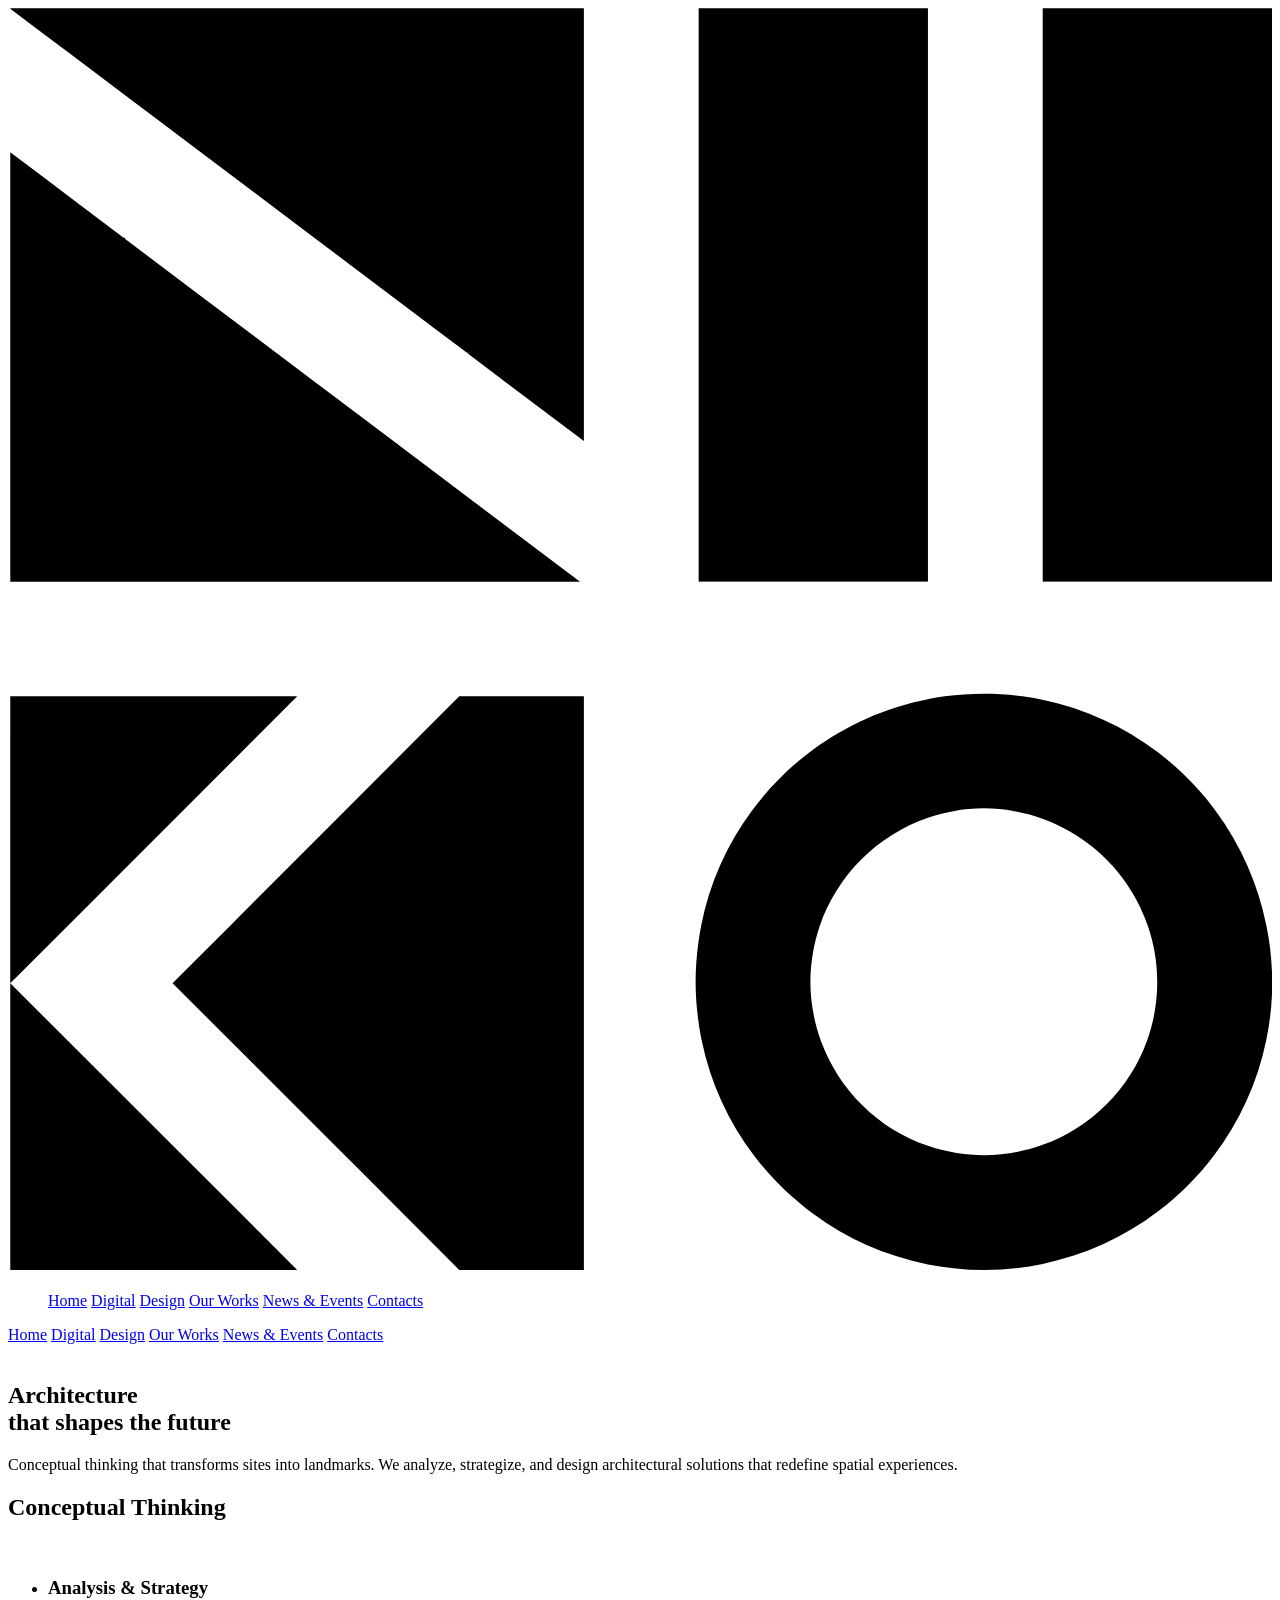
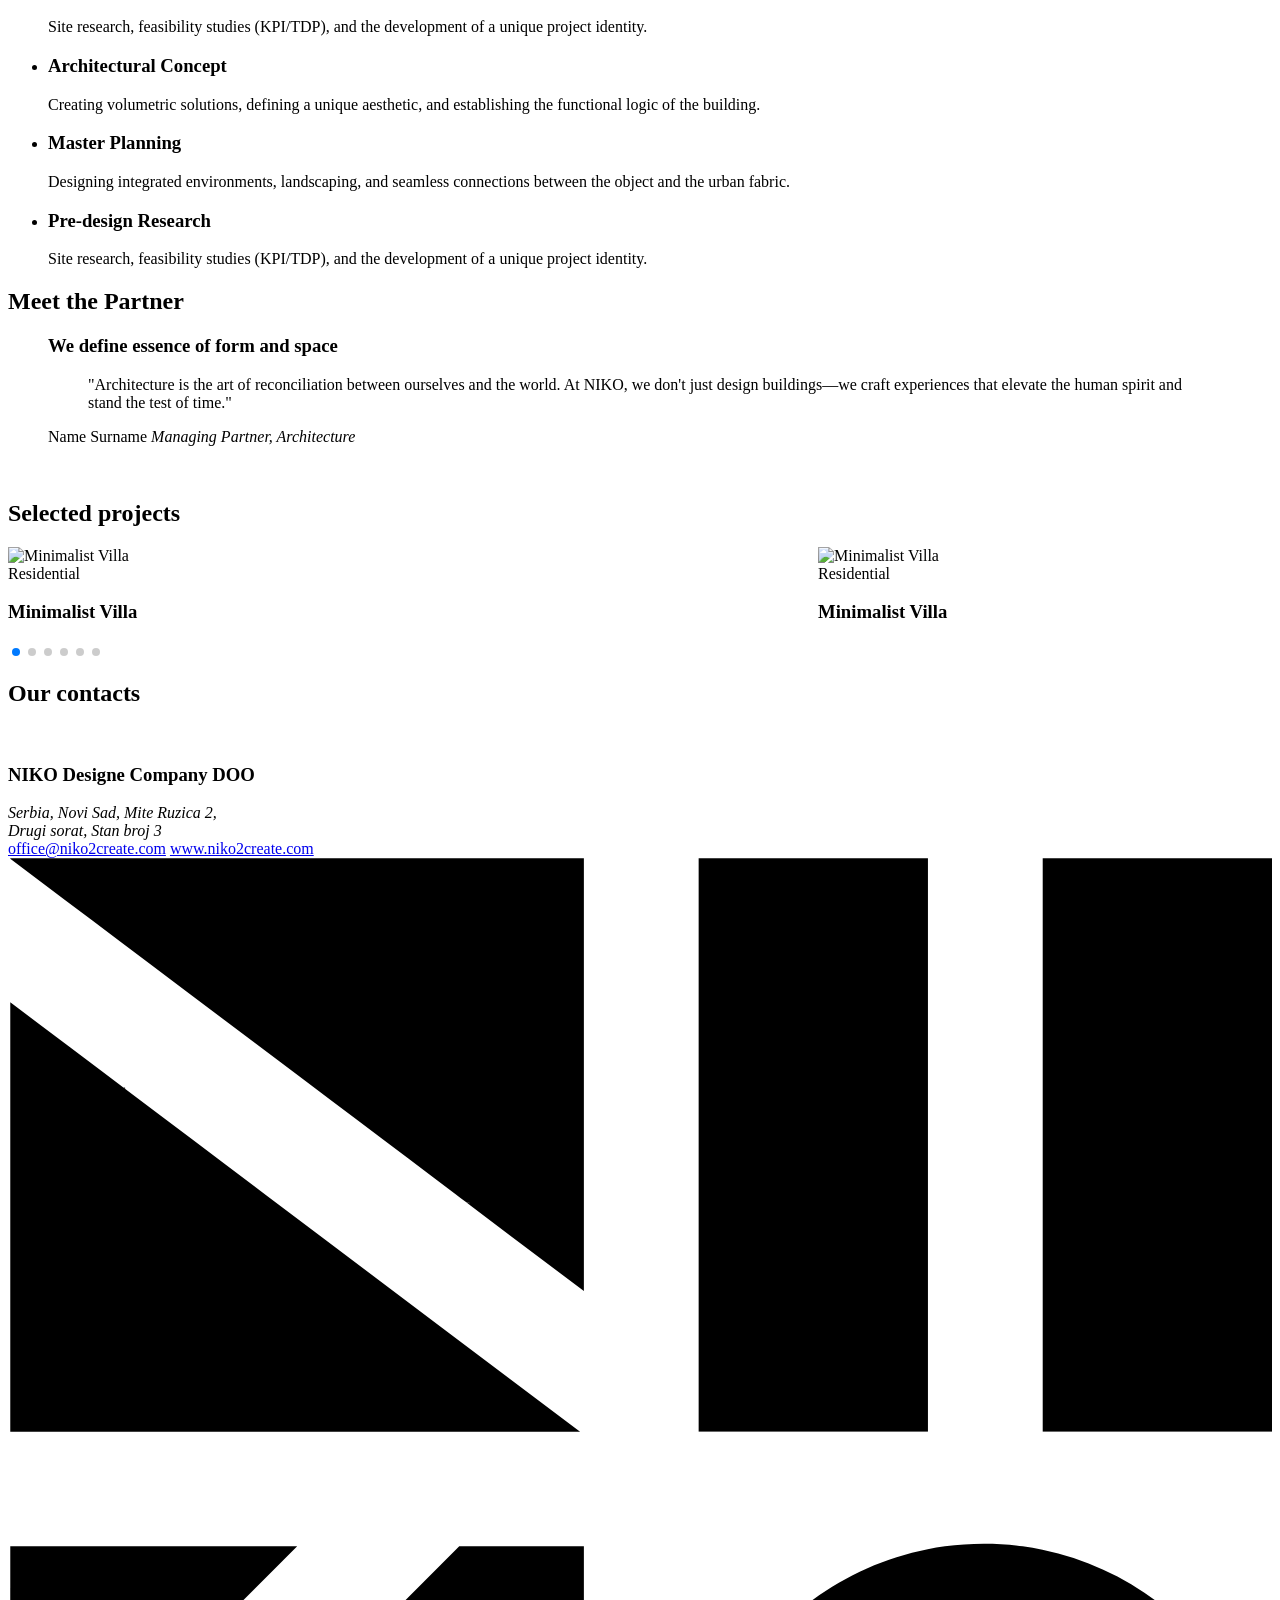
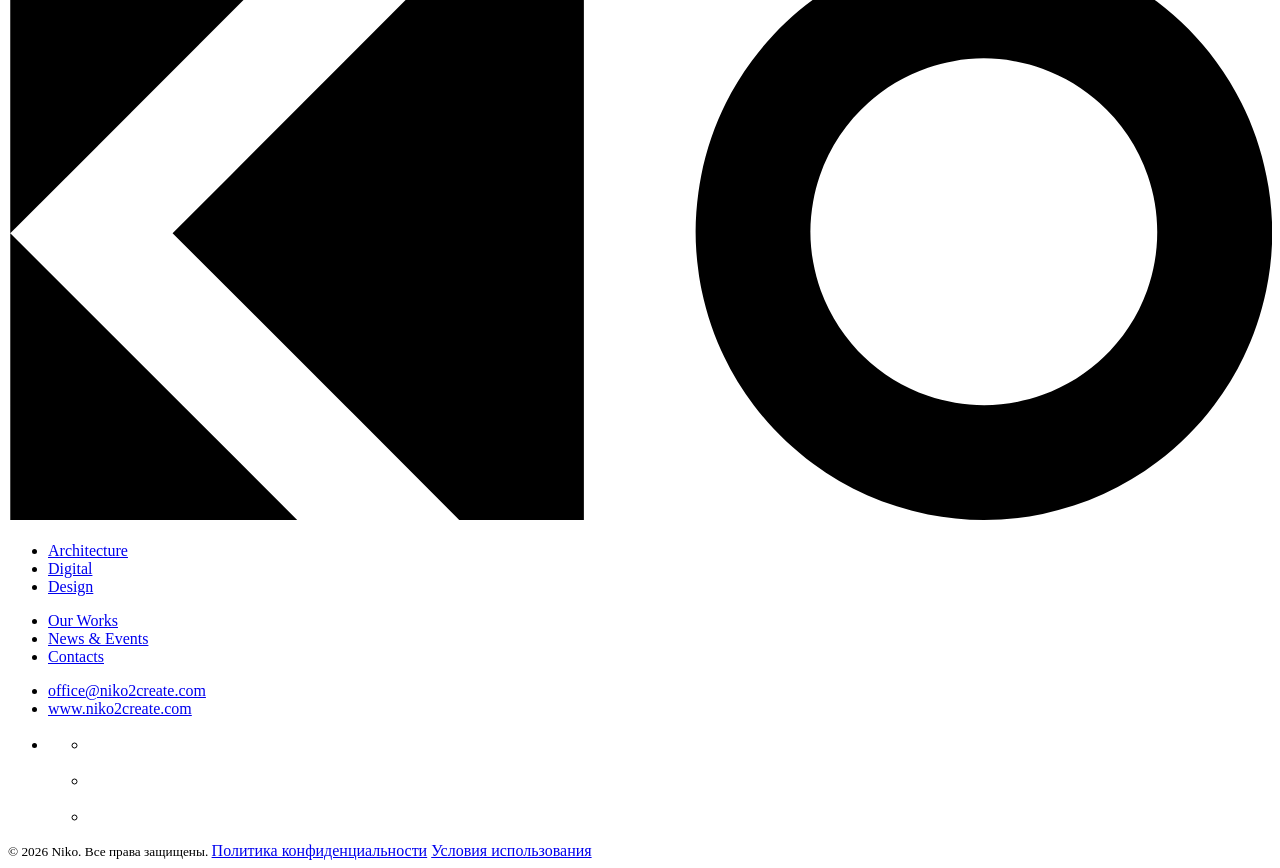
==== architecture.html @ 65a601e3 "Add files via upload" ====
<!DOCTYPE html>
<html lang="ru">

<head>
  <meta charset="UTF-8">
  <meta name="viewport" content="width=device-width, initial-scale=1.0">
  <title>Architecture</title>
  <link href="https://fonts.cdnfonts.com/css/neue-haas-grotesk-display-pro" rel="stylesheet">

  <link rel="stylesheet" href="css/reset.css">
  <link rel="stylesheet" href="css/style.css">
  <link rel="stylesheet" href="https://cdn.jsdelivr.net/npm/swiper@11/swiper-bundle.min.css" />
</head>

<body class="inner-page">
  <header class="main-header">
    <div class="header-logo-place">

      <a href="/" class="static-logo">
        <svg version="1.1" id="Слой_1" xmlns="http://www.w3.org/2000/svg" xmlns:xlink="http://www.w3.org/1999/xlink"
          x="0px" y="0px" viewBox="0 0 500 500" style="enable-background:new 0 0 500 500;" xml:space="preserve">
          <g>
            <path class="st0" d="M227.8,0.1v171.2l-45.4-34.2v-0.9h-1.1C123.4,92.6,58.8,43.9,0.9,0.3V0.1H227.8z" />
            <rect x="273.2" y="0.1" class="st0" width="90.7" height="226.8" />
            <rect x="409.3" y="0.1" class="st0" width="90.7" height="226.8" />
            <polygon class="st0" points="46.3,90.9 46.3,91.3 45.7,90.9 	" />
            <polygon class="st0" points="46.3,90.9 46.3,91.3 45.7,90.9 	" />
            <polygon class="st0" points="182.4,136.2 182.4,137.1 181.3,136.2 	" />
            <path class="st0" d="M226.3,227H0.9V57.1C74.1,112.3,153.2,171.9,226.3,227z" />
            <polygon class="st0" points="114.4,272.3 33,353.7 23.6,363.1 0.9,385.8 0.9,272.3 	" />
            <polygon class="st0" points="114.4,499.2 0.9,499.2 0.9,385.8 69,453.8 91.7,476.5 	" />
            <polygon class="st0" points="227.8,272.3 227.8,499.2 178.5,499.2 137.1,457.7 133.2,453.8 87.8,408.4 65.1,385.8 87.8,363.1 
       91.7,359.2 133.1,317.7 178.5,272.3 	" />
            <path class="st0" d="M497.8,363.1c-3.3-16.7-10.2-32.1-20-45.4c-6.5-8.9-14.4-16.8-23.2-23.5c-13.2-10-28.6-17.1-45.4-20.6
       c-2.6-0.5-5.2-1-7.8-1.3c-5-0.7-10.2-1-15.4-1c-5.2,0-10.4,0.4-15.4,1c-2.3,0.3-4.5,0.7-6.8,1.1c-16.7,3.3-32.2,10.3-45.4,20
       c-9.3,6.8-17.4,15-24.2,24.2c-9.8,13.2-16.7,28.6-20,45.4c-0.4,2.2-0.8,4.4-1.1,6.7c-0.7,5.1-1.1,10.2-1.1,15.5s0.4,10.4,1.1,15.5
       c0.3,2.6,0.8,5.2,1.3,7.7c3.5,16.8,10.6,32.2,20.6,45.4c6.7,8.8,14.6,16.6,23.5,23.2c13.2,9.8,28.6,16.7,45.4,20
       c7.2,1.4,14.6,2.2,22.2,2.2c8,0,15.7-0.8,23.2-2.4c16.8-3.5,32.2-10.6,45.4-20.6c8.5-6.4,16-13.9,22.4-22.4
       c10-13.2,17.1-28.6,20.6-45.4c1.6-7.5,2.4-15.3,2.4-23.2C500,377.6,499.3,370.2,497.8,363.1z M450.6,408.4
       c-6.9,19.2-22.1,34.4-41.3,41.3c-7.2,2.6-15.1,4.1-23.2,4.1c-7.8,0-15.2-1.3-22.2-3.7c-19.7-6.7-35.3-22.2-42.4-41.7
       c-1.3-3.6-2.3-7.3-3-11.2c-0.7-3.9-1.1-7.9-1.1-12c0-4.1,0.4-8.1,1.1-12c0.6-3.5,1.5-6.8,2.6-10.1c6.9-20,22.7-35.9,42.8-42.8
       c3.3-1.1,6.7-2,10.1-2.6c3.9-0.7,7.9-1.1,12-1.1s8.1,0.4,12,1.1c3.9,0.7,7.6,1.7,11.2,3c19.5,7,35,22.7,41.7,42.4
       c2.4,7,3.7,14.4,3.7,22.2C454.6,393.4,453.2,401.2,450.6,408.4z" />
          </g>
        </svg>
      </a>
    </div>
    <nav class="main-nav">
      <ul class="menu-list">
        <a href="index.html" class="nav-link">Home</a>
        <a href="digital.html" class="nav-link">Digital</a>
        <a href="design.html" class="nav-link">Design</a>
        <a href="index.html#works" class="nav-link">Our Works</a>
        <a href="index.html#news" class="nav-link">News & Events</a>
        <a href="index.html#contacts" class="nav-link">Contacts</a>
      </ul>
    </nav>
    <!-- Кнопка Бургер -->
    <div class="mobile-burger" id="burger">
      <span></span>
      <span></span>
      <span></span>
    </div>
    <!-- Полноэкранное мобильное меню -->
    <div class="mobile-menu" id="mobileMenu">
      <nav class="mobile-nav">
        <a href="index.html" class="mobile-link">Home</a>
        <a href="digital.html" class="mobile-link">Digital</a>
        <a href="design.html" class="mobile-link">Design</a>
        <a href="index.html#works" class="mobile-link">Our Works</a>
        <a href="index.html#news" class="mobile-link">News & Events</a>
        <a href="index.html#contacts" class="mobile-link">Contacts</a>
      </nav>
    </div>
  </header>
  <section class="hero">
    <img class="hero__image" src="images/architecture/hero-bg.png" alt="">
    <div class="hero__content">
      <h1 class="hero__title">Architecture <br>that shapes the future</h1>
      <div class="hero__subtitle">
        <p>
          Conceptual thinking that transforms sites into landmarks. We analyze, strategize, and
          design architectural solutions that redefine spatial experiences.
        </p>
      </div>
    </div>
  </section>
  <section class="concept">
    <h2 class="concept__title">Conceptual Thinking</h2>
    <div class="concept__content">
      <div class="concept__content-inner">
        <img class="concept__image" src="images/architecture/concept2.png" alt="">
        <img class="concept__image concept__image--medium" src="images/architecture/concept2-medium.png" alt="">
        <ul class="concept__list">
          <li class="concept__item">
            <h3 class="concept__item-title">Analysis & Strategy</h3>
            <div class="concept__item-descr">
              <p>
                Site research, feasibility studies (KPI/TDP), and the development of a unique project identity.
              </p>
            </div>
          </li>
          <li class="concept__item">
            <h3 class="concept__item-title">Architectural Concept</h3>
            <div class="concept__item-descr">
              <p>
                Creating volumetric solutions, defining a unique aesthetic, and establishing the functional logic of the
                building.
              </p>
            </div>
          </li>
          <li class="concept__item">
            <h3 class="concept__item-title">Master Planning</h3>
            <div class="concept__item-descr">
              <p>
                Designing integrated environments, landscaping, and seamless connections between the object and the
                urban
                fabric.
              </p>
            </div>
          </li>
          <li class="concept__item">
            <h3 class="concept__item-title"> Pre-design Research</h3>
            <div class="concept__item-descr">
              <p>
                Site research, feasibility studies (KPI/TDP), and the development of a unique project identity.
              </p>
            </div>
          </li>
        </ul>
      </div>
    </div>
  </section>
  <section class="meet">
    <h2 class="meet__title">Meet the Partner</h2>
    <div class="meet__content">
      <div class="meet__content-inner">

        <figure class="meet__quote-wrapper">
          <h3 class="meet__content-title">We define essence of form and space</h3>
          <blockquote class="meet__quote-text">
            <p>"Architecture is the art of reconciliation between ourselves and the world. At NIKO, we don't just design
              buildings—we craft experiences that elevate the human spirit and stand the test of time."</p>
          </blockquote>
          <figcaption class="meet__quote-author">
            Name Surname <cite>Managing Partner, Architecture</cite>
          </figcaption>
        </figure>
      </div>
      <img class="meet__image" src="images/architecture/meet.png" alt="">
    </div>
  </section>
  <section class="selected">
    <h2 class="selected__title">Selected projects</h2>
    <div class="selected__swiper swiper">
      <div class="swiper-wrapper">
        <!-- Слайд 1 -->
        <div class="swiper-slide">
          <div class="selected-card">
            <img src="images/architecture/selected1.png" alt="Minimalist Villa">
            <div class="selected-card__info">
              <span class="selected-card__category">Residential</span>
              <h3 class="selected-card__title">Minimalist Villa</h3>
            </div>
          </div>
        </div>
        <div class="swiper-slide">
          <div class="selected-card">
            <img src="images/work6.png" alt="Minimalist Villa">
            <div class="selected-card__info">
              <span class="selected-card__category">Residential</span>
              <h3 class="selected-card__title">Minimalist Villa</h3>
            </div>
          </div>
        </div>
        <div class="swiper-slide">
          <div class="selected-card">
            <img src="images/architecture/selected1.png" alt="Minimalist Villa">
            <div class="selected-card__info">
              <span class="selected-card__category">Residential</span>
              <h3 class="selected-card__title">Minimalist Villa</h3>
            </div>
          </div>
        </div>
        <!-- Слайд 2 -->
        <div class="swiper-slide">
          <div class="selected-card">
            <img src="images/work8.png" alt="Minimalist Villa">
            <div class="selected-card__info">
              <span class="selected-card__category">Residential</span>
              <h3 class="selected-card__title">Minimalist Villa</h3>
            </div>
          </div>
        </div>
        <!-- Слайд 3 -->
        <div class="swiper-slide">
          <div class="selected-card">
            <img src="images/architecture/selected1.png" alt="Minimalist Villa">
            <div class="selected-card__info">
              <span class="selected-card__category">Residential</span>
              <h3 class="selected-card__title">Minimalist Villa</h3>
            </div>
          </div>
        </div>
        <!-- Слайд 4 -->
        <div class="swiper-slide">
          <div class="selected-card">
            <img src="images/work16.png" alt="Minimalist Villa">
            <div class="selected-card__info">
              <span class="selected-card__category">Residential</span>
              <h3 class="selected-card__title">Minimalist Villa</h3>
            </div>
          </div>
        </div>
      </div>
    </div>
    <div class="selected-pagination"></div>
  </section>
  <section class="contacts" id="contacts">
    <h2 class="contacts__title">Our contacts</h2>
    <div class="contacts__wrapper">
      <img class="contacts__image" src="images/contacts.png" alt="">
      <div class="contacts-content">
        <h3 class="contacts-content__title">NIKO Designe Company DOO</h3>
        <address class="contacts-content__address">Serbia, Novi Sad, Mite Ruzica 2,<br> Drugi sorat, Stan broj 3</address>
        <a class="contacts-content__email" href="mailto:office@niko2create.com">office@niko2create.com</a>
        <a class="contacts-content__link" href="www.niko2create.com">www.niko2create.com</a>
      </div>
    </div>
  </section>

  <footer class="footer">
    <div class="footer__body">
      <div class="footer__col">
        <a class="footer__logo" href="index.html">
          <svg version="1.1" id="Слой_1" xmlns="http://www.w3.org/2000/svg" xmlns:xlink="http://www.w3.org/1999/xlink"
          x="0px" y="0px" viewBox="0 0 500 500" style="enable-background:new 0 0 500 500;" xml:space="preserve">
          <g>
            <path class="st0" d="M227.8,0.1v171.2l-45.4-34.2v-0.9h-1.1C123.4,92.6,58.8,43.9,0.9,0.3V0.1H227.8z" />
            <rect x="273.2" y="0.1" class="st0" width="90.7" height="226.8" />
            <rect x="409.3" y="0.1" class="st0" width="90.7" height="226.8" />
            <polygon class="st0" points="46.3,90.9 46.3,91.3 45.7,90.9 	" />
            <polygon class="st0" points="46.3,90.9 46.3,91.3 45.7,90.9 	" />
            <polygon class="st0" points="182.4,136.2 182.4,137.1 181.3,136.2 	" />
            <path class="st0" d="M226.3,227H0.9V57.1C74.1,112.3,153.2,171.9,226.3,227z" />
            <polygon class="st0" points="114.4,272.3 33,353.7 23.6,363.1 0.9,385.8 0.9,272.3 	" />
            <polygon class="st0" points="114.4,499.2 0.9,499.2 0.9,385.8 69,453.8 91.7,476.5 	" />
            <polygon class="st0" points="227.8,272.3 227.8,499.2 178.5,499.2 137.1,457.7 133.2,453.8 87.8,408.4 65.1,385.8 87.8,363.1 
       91.7,359.2 133.1,317.7 178.5,272.3 	" />
            <path class="st0" d="M497.8,363.1c-3.3-16.7-10.2-32.1-20-45.4c-6.5-8.9-14.4-16.8-23.2-23.5c-13.2-10-28.6-17.1-45.4-20.6
       c-2.6-0.5-5.2-1-7.8-1.3c-5-0.7-10.2-1-15.4-1c-5.2,0-10.4,0.4-15.4,1c-2.3,0.3-4.5,0.7-6.8,1.1c-16.7,3.3-32.2,10.3-45.4,20
       c-9.3,6.8-17.4,15-24.2,24.2c-9.8,13.2-16.7,28.6-20,45.4c-0.4,2.2-0.8,4.4-1.1,6.7c-0.7,5.1-1.1,10.2-1.1,15.5s0.4,10.4,1.1,15.5
       c0.3,2.6,0.8,5.2,1.3,7.7c3.5,16.8,10.6,32.2,20.6,45.4c6.7,8.8,14.6,16.6,23.5,23.2c13.2,9.8,28.6,16.7,45.4,20
       c7.2,1.4,14.6,2.2,22.2,2.2c8,0,15.7-0.8,23.2-2.4c16.8-3.5,32.2-10.6,45.4-20.6c8.5-6.4,16-13.9,22.4-22.4
       c10-13.2,17.1-28.6,20.6-45.4c1.6-7.5,2.4-15.3,2.4-23.2C500,377.6,499.3,370.2,497.8,363.1z M450.6,408.4
       c-6.9,19.2-22.1,34.4-41.3,41.3c-7.2,2.6-15.1,4.1-23.2,4.1c-7.8,0-15.2-1.3-22.2-3.7c-19.7-6.7-35.3-22.2-42.4-41.7
       c-1.3-3.6-2.3-7.3-3-11.2c-0.7-3.9-1.1-7.9-1.1-12c0-4.1,0.4-8.1,1.1-12c0.6-3.5,1.5-6.8,2.6-10.1c6.9-20,22.7-35.9,42.8-42.8
       c3.3-1.1,6.7-2,10.1-2.6c3.9-0.7,7.9-1.1,12-1.1s8.1,0.4,12,1.1c3.9,0.7,7.6,1.7,11.2,3c19.5,7,35,22.7,41.7,42.4
       c2.4,7,3.7,14.4,3.7,22.2C454.6,393.4,453.2,401.2,450.6,408.4z" />
          </g>
        </svg>
        </a>
      </div>
      <div class="footer__col">
        <ul class="footer__menu-list">
          <li class="footer__menu-item"><a href="architecture.html" class="footer__menu-link">Architecture</a></li>
          <li class="footer__menu-item"><a href="digital.html" class="footer__menu-link">Digital</a></li>
          <li class="footer__menu-item"><a href="design.html" class="footer__menu-link">Design</a></li>
        </ul>
      </div>
      <div class="footer__col">
        <ul class="footer__menu-list">
          <li class="footer__menu-item"><a href="index.html#works" class="footer__menu-link">Our Works</a></li>
          <li class="footer__menu-item"><a href="index.html#news" class="footer__menu-link">News & Events</a></li>
          <li class="footer__menu-item"><a href="#contacts" class="footer__menu-link">Contacts</a></li>
        </ul>
      </div>
      <div class="footer__col">
        <ul class="footer__menu-list">
          <li class="footer__menu-item"><a href="mailto:" class="footer__menu-link">office@niko2create.com</a></li>
          <li class="footer__menu-item"><a href="www.niko2create.com" class="footer__menu-link">www.niko2create.com</a></li>
          <li class="footer__menu-item">
            <ul class="footer__soc1als-list">
              <li class="footer__soc1als-item">
                <a class="footer__soc1als-link" href="/">
                  <svg width="32" height="32" viewBox="0 0 32 32" fill="none" xmlns="http://www.w3.org/2000/svg">
                    <path d="M29.3332 8.73268C29.3182 8.15745 29.2737 7.58336 29.1998 7.01268C29.1003 6.51285 28.9344 6.02856 28.7065 5.57268C28.4682 5.07816 28.1481 4.62738 27.7598 4.23935C27.368 3.85562 26.918 3.53614 26.4265 3.29268C25.97 3.06927 25.4857 2.90785 24.9865 2.81268C24.4213 2.72801 23.8512 2.67903 23.2798 2.66602H8.73317C8.15793 2.681 7.58384 2.7255 7.01317 2.79935C6.51334 2.89891 6.02905 3.06482 5.57317 3.29268C5.07864 3.531 4.62787 3.85105 4.23984 4.23935C3.85611 4.63123 3.53663 5.08121 3.29317 5.57268C3.06976 6.02917 2.90834 6.51345 2.81317 7.01268C2.7285 7.57793 2.67952 8.14795 2.6665 8.71935C2.6665 8.97268 2.6665 9.33268 2.6665 9.43935V22.5593C2.6665 22.706 2.6665 23.026 2.6665 23.266C2.68149 23.8413 2.72599 24.4153 2.79984 24.986C2.8994 25.4859 3.06531 25.9701 3.29317 26.426C3.53149 26.9205 3.85153 27.3713 4.23984 27.7593C4.63172 28.1431 5.0817 28.4626 5.57317 28.706C6.02966 28.9294 6.51394 29.0909 7.01317 29.186C7.57842 29.2707 8.14843 29.3197 8.71984 29.3327H23.2665C23.8417 29.3177 24.4158 29.2732 24.9865 29.1993C25.4863 29.0998 25.9706 28.9339 26.4265 28.706C26.921 28.4677 27.3718 28.1477 27.7598 27.7593C28.1436 27.3675 28.4631 26.9175 28.7065 26.426C28.9299 25.9695 29.0913 25.4852 29.1865 24.986C29.2712 24.4208 29.3202 23.8508 29.3332 23.2793C29.3332 23.026 29.3332 22.706 29.3332 22.5593V9.43935C29.3332 9.33268 29.3332 8.97268 29.3332 8.73268ZM16.3065 25.3327C14.7053 25.3248 13.132 24.912 11.7332 24.1327L6.6665 25.466L7.99984 20.506C7.13999 19.0613 6.67982 17.4139 6.6665 15.7327C6.67181 13.8432 7.23611 11.9976 8.28832 10.4283C9.34053 8.85895 10.8336 7.63606 12.5795 6.91364C14.3254 6.19122 16.246 6.00158 18.0994 6.3686C19.9529 6.73562 21.6563 7.6429 22.9951 8.97615C24.3339 10.3094 25.2482 12.009 25.623 13.8609C25.9977 15.7128 25.816 17.6342 25.1009 19.3831C24.3857 21.132 23.1691 22.6301 21.6041 23.6888C20.0392 24.7476 18.1959 25.3195 16.3065 25.3327V25.3327ZM16.3065 7.82602C14.8929 7.84219 13.5089 8.23266 12.2952 8.95767C11.0816 9.68267 10.0818 10.7163 9.39757 11.9534C8.71332 13.1904 8.3691 14.5867 8.39995 16.0001C8.4308 17.4134 8.83561 18.7933 9.57317 19.9993L9.75984 20.306L8.95984 23.226L11.9998 22.3993L12.2932 22.5727C13.5059 23.287 14.8857 23.6688 16.2932 23.6793V23.6793C18.4149 23.6793 20.4497 22.8365 21.95 21.3362C23.4503 19.8359 24.2932 17.8011 24.2932 15.6793C24.2932 13.5576 23.4503 11.5228 21.95 10.0225C20.4497 8.5222 18.4149 7.67935 16.2932 7.67935L16.3065 7.82602ZM20.9732 19.186C20.7985 19.4773 20.5647 19.7287 20.2868 19.9239C20.0089 20.1191 19.6931 20.2539 19.3598 20.3193C18.8619 20.4104 18.3492 20.3783 17.8665 20.226C17.4123 20.084 16.9671 19.9148 16.5332 19.7193C14.8848 18.8922 13.4791 17.6519 12.4532 16.1193C11.8957 15.4093 11.5574 14.5521 11.4798 13.6527C11.4719 13.2791 11.5426 12.908 11.6873 12.5634C11.832 12.2189 12.0475 11.9086 12.3198 11.6527C12.4001 11.5617 12.4985 11.4886 12.6087 11.4381C12.719 11.3876 12.8386 11.3607 12.9598 11.3593H13.3332C13.4798 11.3593 13.6798 11.3593 13.8665 11.7727C14.0532 12.186 14.5465 13.426 14.6132 13.546C14.6459 13.61 14.663 13.6808 14.663 13.7527C14.663 13.8245 14.6459 13.8954 14.6132 13.9593C14.5542 14.1042 14.4733 14.2392 14.3732 14.3593C14.2532 14.506 14.1198 14.6793 14.0132 14.786C13.9065 14.8927 13.7732 15.026 13.9065 15.266C14.2693 15.8783 14.7183 16.4351 15.2398 16.9193C15.8077 17.4212 16.457 17.8225 17.1598 18.106C17.3998 18.226 17.5465 18.2127 17.6798 18.106C17.8132 17.9993 18.2798 17.4127 18.4398 17.1727C18.5998 16.9327 18.7598 16.9727 18.9732 17.0527C19.1865 17.1327 20.3732 17.706 20.6132 17.826C20.8532 17.946 20.9998 17.9993 21.0665 18.106C21.1243 18.455 21.0922 18.8129 20.9732 19.146V19.186Z" fill="white" />
                  </svg>
                </a>
              </li>
              <li class="footer__soc1als-item">
                <a class="footer__soc1als-link" href="/">
                  <svg width="32" height="32" viewBox="0 0 32 32" fill="none" xmlns="http://www.w3.org/2000/svg">
                    <path d="M20.0971 2.66602H11.9165C4.44425 2.66602 2.6665 4.44376 2.6665 11.9021V20.0827C2.6665 27.5549 4.43042 29.3327 11.9026 29.3327H20.0832C27.5554 29.3327 29.3332 27.5688 29.3332 20.0965V11.916C29.3332 4.44376 27.5693 2.66602 20.0971 2.66602ZM24.1943 21.6938H22.2498C21.5138 21.6938 21.2915 21.0965 19.9721 19.7771C18.8193 18.666 18.3332 18.5271 18.0415 18.5271C17.6388 18.5271 17.5276 18.6382 17.5276 19.1938V20.9438C17.5276 21.416 17.3748 21.6938 16.1388 21.6938C14.9393 21.6132 13.7761 21.2488 12.745 20.6306C11.7139 20.0125 10.8444 19.1582 10.2082 18.1382C8.69765 16.2581 7.64665 14.0514 7.13876 11.6938C7.13876 11.4021 7.24984 11.1382 7.80542 11.1382H9.74984C10.2498 11.1382 10.4304 11.3604 10.6248 11.8743C11.5693 14.6521 13.1804 17.0688 13.8332 17.0688C14.0832 17.0688 14.1943 16.9577 14.1943 16.3327V13.4715C14.1109 12.166 13.4165 12.0549 13.4165 11.5827C13.4256 11.4581 13.483 11.342 13.5763 11.259C13.6697 11.176 13.7917 11.1327 13.9165 11.1382H16.9721C17.3888 11.1382 17.5276 11.3465 17.5276 11.8465V15.7077C17.5276 16.1243 17.7082 16.2632 17.8332 16.2632C18.0832 16.2632 18.2776 16.1243 18.7359 15.666C19.7208 14.4649 20.5256 13.1268 21.1248 11.6938C21.186 11.5213 21.3019 11.3737 21.4549 11.2733C21.6079 11.173 21.7896 11.1255 21.9721 11.1382H23.9165C24.4998 11.1382 24.6248 11.4299 24.4998 11.8465C23.7923 13.4309 22.917 14.9349 21.8888 16.3327C21.6804 16.6521 21.5971 16.8188 21.8888 17.1938C22.0832 17.4854 22.7638 18.0549 23.2221 18.5965C23.8887 19.2615 24.4423 20.0309 24.8609 20.8743C25.0276 21.416 24.7498 21.6938 24.1943 21.6938V21.6938Z" fill="white" />
                  </svg>
                </a>
              </li>
              <li class="footer__soc1als-item">
                <a class="footer__soc1als-link" href="/">
                  <svg width="32" height="32" viewBox="0 0 32 32" fill="none" xmlns="http://www.w3.org/2000/svg">
                    <path d="M15.9925 2.66602C13.3554 2.66602 10.7776 3.448 8.58492 4.91309C6.39226 6.37817 4.68329 8.46055 3.67413 10.8969C2.66496 13.3333 2.40091 16.0141 2.91538 18.6006C3.42985 21.187 4.69973 23.5627 6.56443 25.4274C8.42913 27.2921 10.8049 28.562 13.3913 29.0765C15.9777 29.591 18.6586 29.3269 21.095 28.3177C23.5313 27.3086 25.6137 25.5996 27.0788 23.407C28.5439 21.2143 29.3259 18.6364 29.3259 15.9993C29.326 14.2484 28.9812 12.5145 28.3112 10.8967C27.6412 9.27899 26.6591 7.80908 25.4209 6.57093C24.1828 5.33279 22.7129 4.35067 21.0951 3.68066C19.4774 3.01065 17.7435 2.66587 15.9925 2.66602V2.66602ZM20.2319 22.8693C20.182 22.9937 20.106 23.1061 20.0092 23.1988C19.9123 23.2915 19.7967 23.3624 19.6702 23.4068C19.5437 23.4512 19.4091 23.468 19.2756 23.4561C19.142 23.4442 19.0126 23.404 18.8959 23.338L15.2763 20.5255L12.9532 22.6687C12.8993 22.7085 12.8363 22.7341 12.7698 22.7432C12.7034 22.7523 12.6358 22.7445 12.5732 22.7206L13.0185 18.736L13.0328 18.7473L13.0419 18.6686C13.0419 18.6686 19.5552 12.7386 19.8206 12.486C20.0892 12.234 20.0006 12.1793 20.0006 12.1793C20.0159 11.8719 19.5185 12.1793 19.5185 12.1793L10.8885 17.7313L7.29453 16.5073C7.29453 16.5073 6.74253 16.3093 6.69053 15.874C6.63587 15.442 7.31252 15.2073 7.31252 15.2073L21.6019 9.53067C21.6019 9.53067 22.7765 9.00731 22.7765 9.87402L20.2319 22.8693Z" fill="white" />
                  </svg>
                </a>
              </li>
            </ul>
          </li>
        </ul>
      </div>
      
    </div>
    <div class="footer__bottom">
      <small class="footer__copy">
        © 2026 Niko. Все права защищены.
      </small>
      <a class="footer__additional" href="#">Политика конфиденциальности</a>
      <a class="footer__additional" href="#">Условия использования</a>
    </div>
  </footer>






  <script src="https://cdn.jsdelivr.net/npm/swiper@11/swiper-bundle.min.js"
    onload="window.isSwiperReady = true; if(window.initMySite) window.initMySite();">
    </script>

  <script src="js/common.js"></script>
</body>

</html>
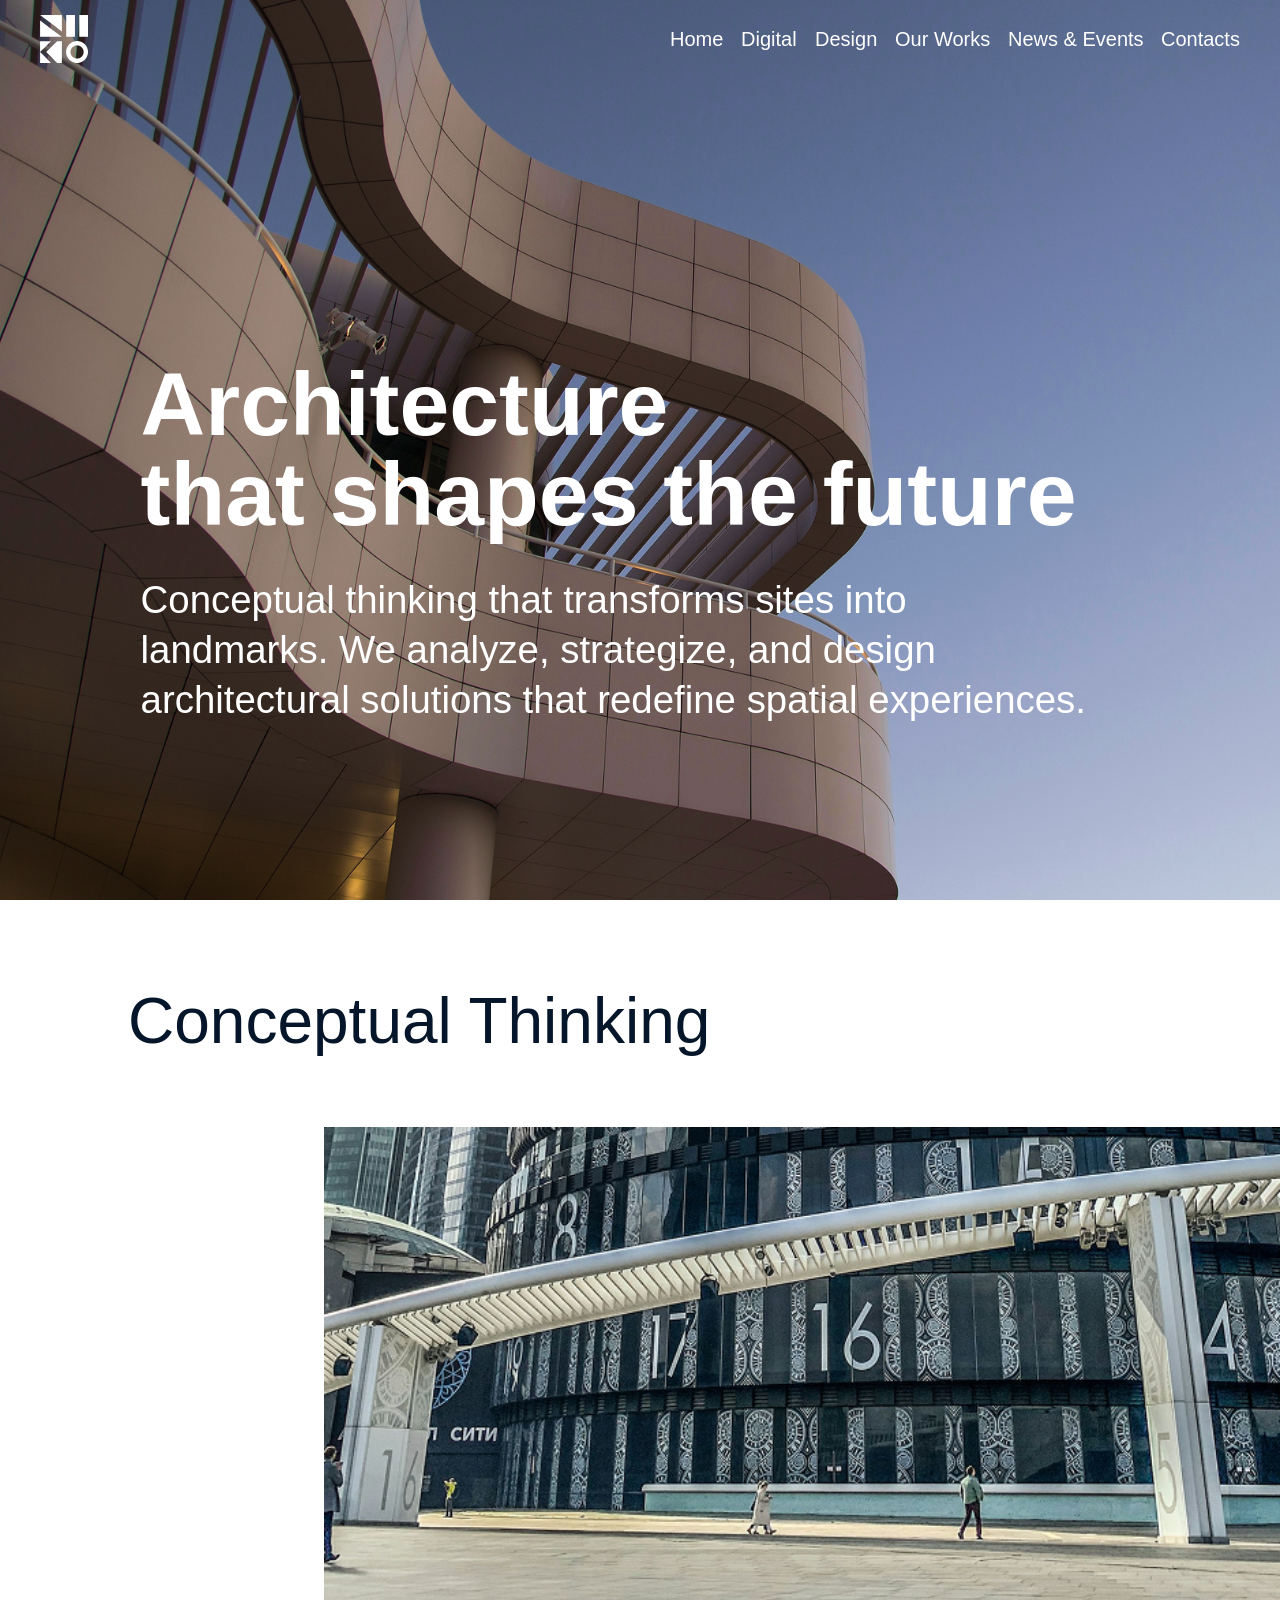
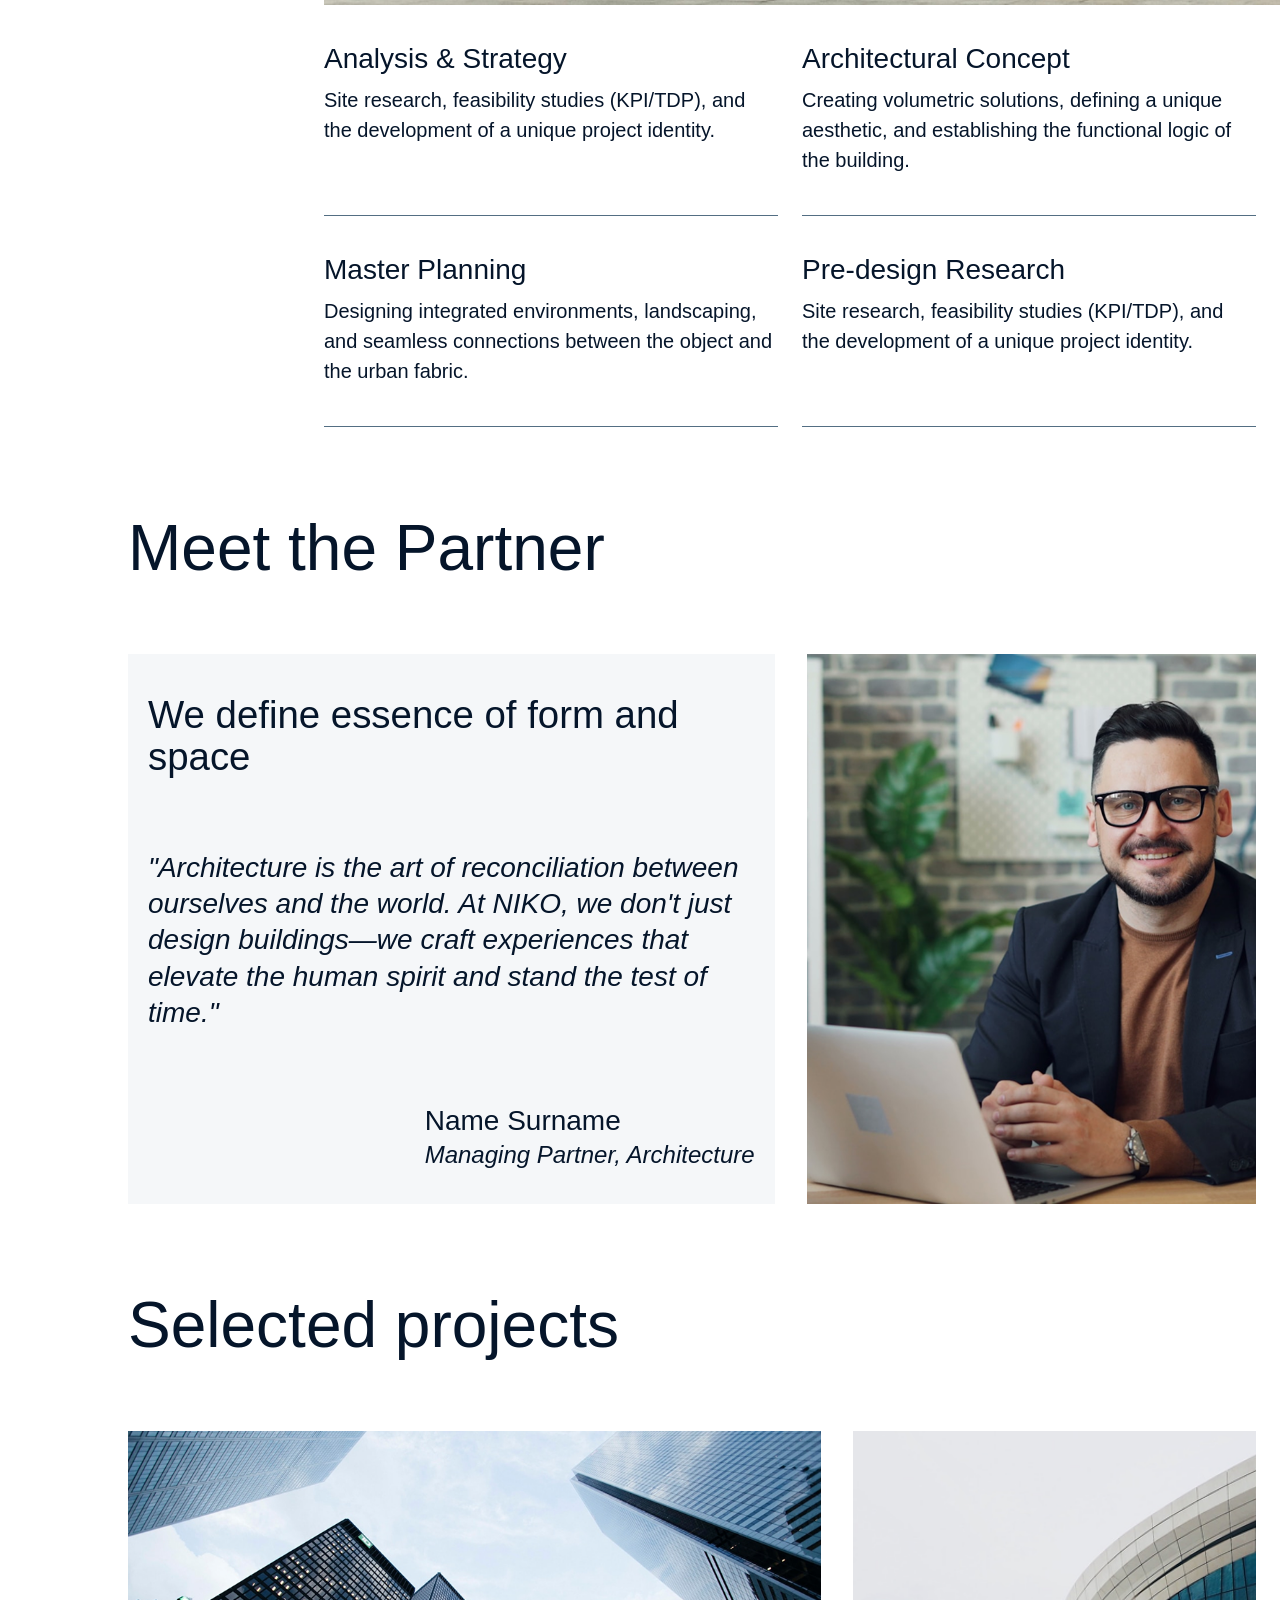
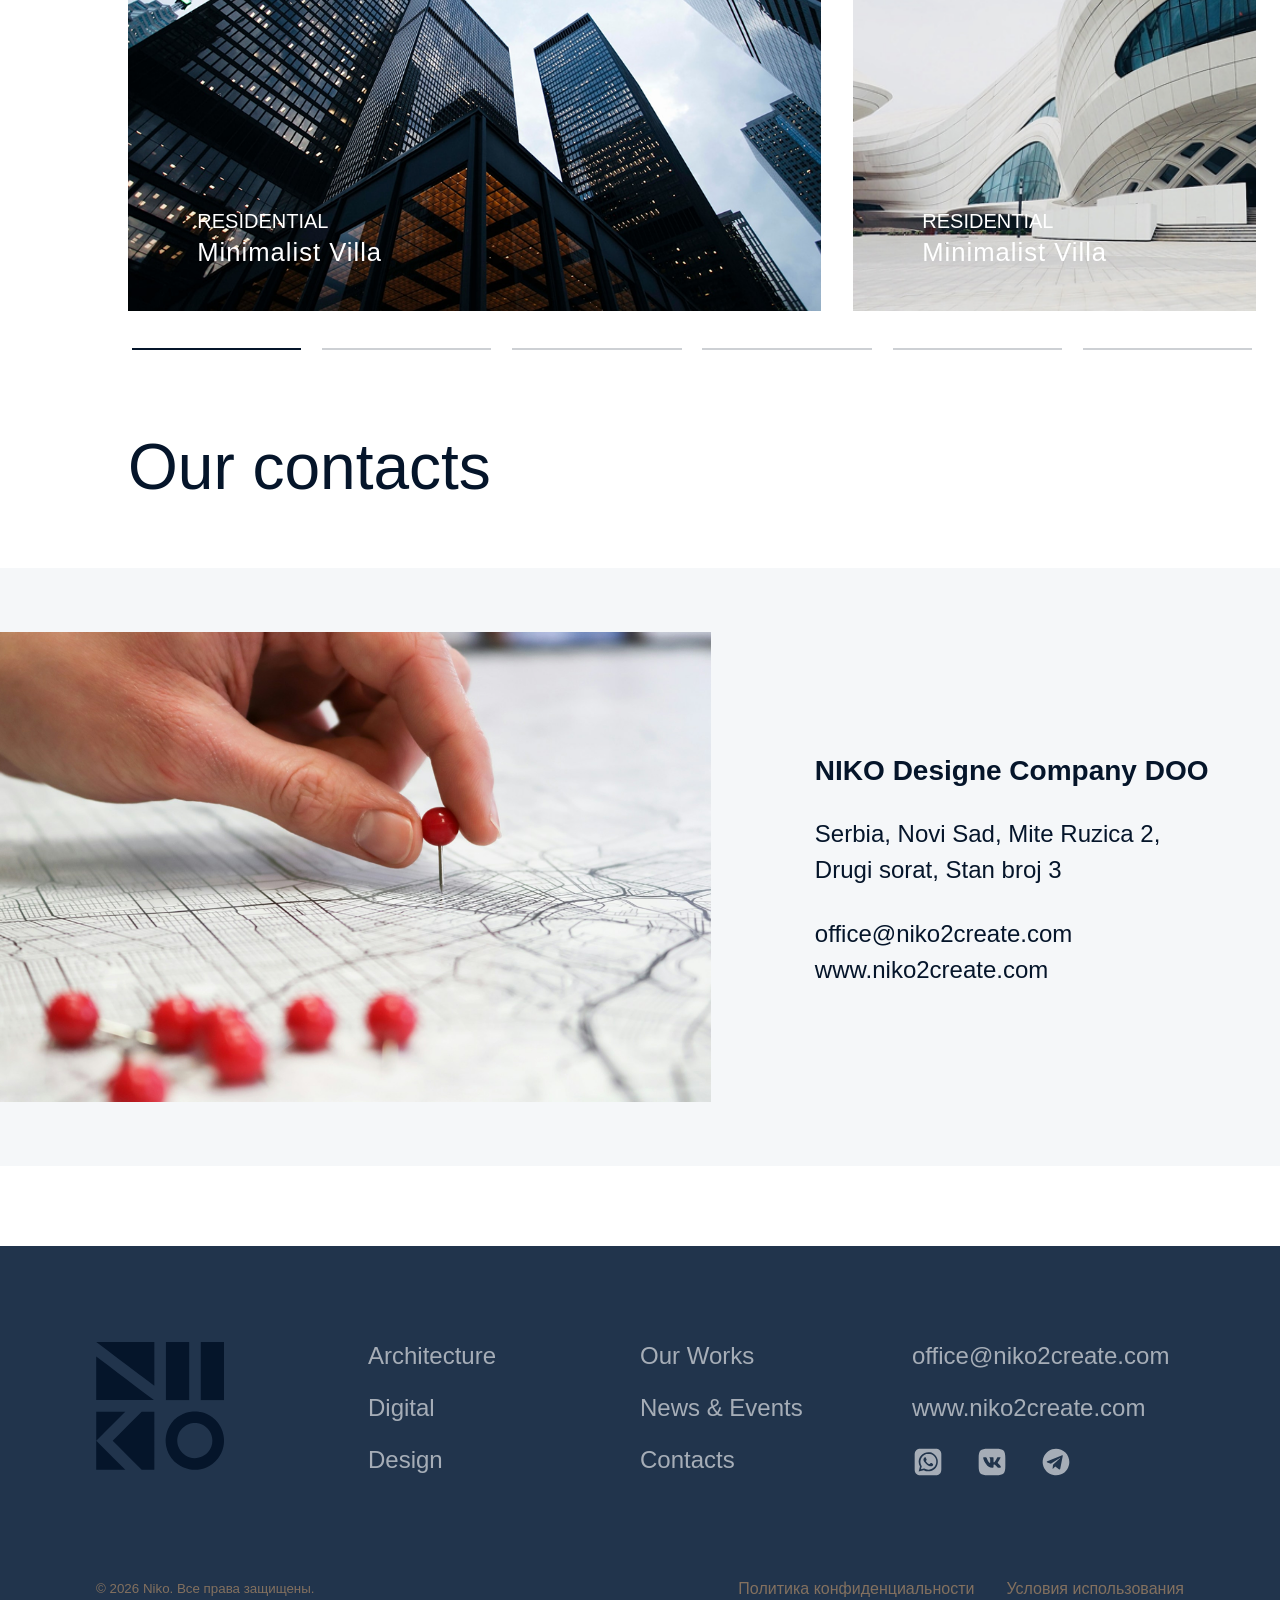
==== commit cb53d33a: "Update architecture.html" ====
--- a/architecture.html
+++ b/architecture.html
@@ -16,7 +16,7 @@
   <header class="main-header">
     <div class="header-logo-place">
 
-      <a href="/" class="static-logo">
+      <a href="index.html" class="static-logo">
         <svg version="1.1" id="Слой_1" xmlns="http://www.w3.org/2000/svg" xmlns:xlink="http://www.w3.org/1999/xlink"
           x="0px" y="0px" viewBox="0 0 500 500" style="enable-background:new 0 0 500 500;" xml:space="preserve">
           <g>
@@ -329,4 +329,4 @@
   <script src="js/common.js"></script>
 </body>
 
-</html>+</html>
--- a/css/style.css
+++ b/css/style.css
@@ -0,0 +1,1813 @@
+
+
+:root {
+  --transition-speed: 1.2s;
+  --timing-function: cubic-bezier(0.19, 1, 0.22, 1);
+  /* Та самая кривая Make */
+}
+
+* {
+  margin: 0;
+  padding: 0;
+  box-sizing: border-box;
+}
+
+body,
+html {
+  margin: 0;
+  padding: 0;
+  overflow-x: hidden;
+  overflow-y: auto;
+  width: 100%;
+  height: auto;
+  background: #ffffff;
+  color: #05152a;
+  font-family: 'Neue Haas Grotesk Display Pro', sans-serif;
+  letter-spacing: 4%;
+  scroll-behavior: smooth;
+}
+
+body.no-scroll {
+  overflow: hidden; /* Запрещает скролл */
+  height: 100vh;    /* Фиксирует высоту под экран */
+  position: fixed;  /* Жесткая фиксация для iOS Safari */
+  width: 100%;
+}
+
+h2 {
+  font-size: 64px;
+  font-weight: 500;
+  margin: 0;
+}
+
+/* section[id], div[id] {
+  scroll-margin-top: 20px; 
+} */
+
+.slider {
+  position: relative;
+  z-index: 10;
+  height: 530vh;
+}
+
+.slide {
+  width: 100%;
+  height: 100vh;
+  overflow: hidden;
+}
+
+#slide-1 {
+  position: fixed;
+  /* Фиксируем на экране */
+  top: 0;
+  left: 0;
+  width: 100%;
+  height: 100vh;
+  z-index: 100;
+  /* Выше всех остальных слайдов */
+  pointer-events: none;
+  /* Пропускаем клики, если нужно */
+  will-change: transform;
+}
+
+/* Уезжает сам */
+#slide-2 {
+  position: fixed;
+  top: 0;
+  z-index: 4;
+}
+
+/* Ждет под 1-м */
+#slide-3 {
+  position: fixed;
+  top: 0;
+  z-index: 3;
+  will-change: transform;
+}
+
+/* Ждет под 2-м */
+#slide-4 {
+  position: fixed;
+  top: 0;
+  z-index: 2;
+}
+
+#slide-5 {
+  position: fixed;
+  top: 0;
+  z-index: 1;
+}
+
+
+.image-container {
+  position: absolute;
+  top: 0;
+  left: 0;
+  width: 100%;
+  height: 100%;
+  overflow: hidden;
+  z-index: 0;
+}
+
+.image-container img {
+  width: 100%;
+  height: 100%;
+  object-fit: cover;
+  filter: brightness(0.8);
+}
+
+/* Контейнер, создающий глубину */
+.slide-content {
+  perspective: 2000px;
+  width: 100vw;
+  height: 100vh;
+  /* Растянем на весь экран для центровки */
+  display: flex;
+  justify-content: center;
+}
+
+.reveal-text {
+  width: 100%;
+  font-size: 5vw;
+  font-weight: 600;
+  letter-spacing: 4%;
+  color: white;
+  text-transform: uppercase;
+  text-align: center;
+  /* Начальное состояние: текст внизу и прозрачный */
+  opacity: 0;
+  transition: opacity 1s ease-in-out;
+}
+
+@media (max-width: 1280px) {
+  .reveal-text {
+    font-size: 9vw;
+  }
+}
+
+@media (max-width: 768px) {
+  .reveal-text {
+    font-size: 12vw;
+  }
+}
+
+.reveal-text a {
+  position: relative;
+  width: 100%;
+  text-decoration: none;
+  color: inherit;
+  transition: color 0.4s ease-in-out;
+}
+
+.reveal-text a::after {
+  content: "";
+  position: absolute;
+  left: -25%;
+  bottom: 0;
+  height: 2px;
+  width: 0;
+  background-color: #21344C;
+  transition: all 0.4s ease-in-out ;
+}
+
+.reveal-text:hover a::after{
+  width: 150%;
+  background-color: #21344C;
+}
+
+.reveal-text:hover a{
+  color: #21344C;
+}
+
+/* Эффект при активации (когда JS добавил .active) */
+.active .reveal-text {
+  opacity: 1;
+}
+
+.reveal-text--5 {
+  max-width: 835px;
+  color: #ffffff;
+  margin: auto 0;
+  font-size: 5vw;
+  font-weight: 500;
+}
+
+@media (max-width: 1280px) {
+  .reveal-text--5 {
+    font-size: 6vw;
+  }
+}
+
+@media (max-width: 768px) {
+  .reveal-text--5 {
+    font-size: 8vw;
+  }
+}
+
+
+
+/* Видео внутри должно быть фиксированным, чтобы не дергалось при скролле */
+/* .video-container {
+  position: absolute;
+  top: 0;
+  left: 0;
+  width: 100%;
+  height: 100%;
+  overflow: hidden;
+  z-index: 0;
+}
+
+video {
+  width: 100%;
+  height: 100%;
+  object-fit: cover;
+  filter: brightness(0.6);
+} */
+
+
+
+
+/* Фиксированный хедер поверх всего */
+.main-header {
+  position: fixed;
+  z-index: 11000;
+  top: 0;
+  left: 0;
+  display: flex;
+  justify-content: space-between;
+  align-items: center;
+  padding: 15px 96px;
+  width: 100%;
+  background: transparent;
+  transition: transform 0.3s ease-in-out, background 0.3s ease-in-out, box-shadow 0.3s ease-in-out;
+}
+
+@media (max-width: 1280px) {
+  .main-header {
+    padding: 15px 40px;
+  }
+}
+
+@media (max-width: 768px) {
+  .main-header {
+    padding: 15px 15px;
+  }
+}
+
+/* Светлая тема (активируется на проектах) */
+.home-page .main-header.header-light {
+  background: rgba(255, 255, 255, 1); /* Белый фон */
+  box-shadow: 0.6px 1.8px rgba(0, 0, 0, .1), 0 3.2px 7.2px rgba(0, 0, 0, .13);
+  color: #05152a; /* Черный текст меню */
+}
+
+.home-page .main-header .header-logo-place svg{
+  transition: fill 0.3s ease-in-out;
+}
+/* Инверсия логотипа внутри светлого хедера */
+.home-page .main-header.header-light .header-logo-place svg {
+  fill: #21344C;
+}
+
+.home-page .main-header.header-light .header-logo-place svg:hover{
+  fill: #c49a6c;
+}
+
+/* Цвет ссылок меню */
+.home-page .main-header.header-light .nav-link {
+  color: #05152a;
+  transition: color 0.3s ease-in-out;
+}
+
+.home-page .main-header.header-light .nav-link:hover {
+  color: #c49a6c;
+}
+
+/* Когда хедер становится светлым, бургер тоже должен чернеть */
+.home-page .header-light ~ .mobile-burger span,
+.home-page .header-light .mobile-burger span {
+    background-color: #05152a !important;
+}
+/* Хедер уезжает вверх ровно на свою высоту */
+.home-page .header-hidden {
+  transform: translateY(-100%);
+  /* Можно добавить легкую тень при уходе, если нужно */
+}
+
+/* Белое состояние (только для внутренних) */
+.inner-page .main-header.header-white {
+  background: rgba(255, 255, 255, 1); /* Белый фон */
+  box-shadow: 0.6px 1.8px rgba(0, 0, 0, .1), 0 3.2px 7.2px rgba(0, 0, 0, .13);
+  color: #05152a; /* Черный текст меню */
+}
+
+.inner-page .main-header.header-white .nav-link {
+  color: #05152a;
+  transition: color 0.3s ease-in-out;
+}
+
+.inner-page .main-header.header-white .nav-link:hover {
+  color: #c49a6c;
+}
+
+
+.inner-page .main-header.header-white .header-logo-place svg {
+  fill: #21344C;
+}
+
+.inner-page .main-header.header-white .header-logo-place svg:hover {
+  fill: #c49a6c;
+}
+
+/* Когда хедер становится светлым, бургер тоже должен чернеть */
+.inner-page .header-white ~ .mobile-burger span,
+.inner-page .header-white .mobile-burger span {
+    background-color: #05152a !important;
+}
+
+/* Скрытие (только для внутренних) */
+.inner-page .main-header.header-hidden {
+  transform: translateY(-100%);
+}
+
+
+.main-nav {
+  display: block;
+  gap: 50px;
+  width: 100%;
+  box-sizing: border-box;
+  transition: all 0.3s ease-in-out;
+}
+
+.header-logo-place {
+  width: 48px;
+  height: 48px;
+}
+
+.header-logo-place svg {
+  width: 48px;
+  height: 48px;
+  fill: #ffffff;
+}
+
+@media (max-width: 768px) {
+  .header-logo-place svg {
+    width: 48px;
+    height: 48px;
+  }
+}
+
+.header-logo-place svg:hover {
+  fill: #c49a6c;
+}
+
+.menu-list {
+  position: relative;
+  display: flex;
+  justify-content: end;
+  align-items: center;
+  gap: max(15px, (100vw - 768px) / 28.8);
+  list-style: none;
+  margin: 0;
+  padding: 0;
+  width: 100%;
+}
+
+.nav-link {
+  margin: 0;
+}
+
+.menu-list a {
+  margin: 0;
+  pointer-events: auto;
+  color: #ffffff;
+  text-decoration: none;
+  text-transform: uppercase;
+  font-size: 20px;
+  letter-spacing: 4%;
+  text-transform: initial;
+  /* У каждого пункта будет свой transform, управляемый JS */
+  will-change: transform;
+  transition: color 0.3s ease-in-out;
+}
+
+@media (max-width: 769px) {
+  .menu-list a {
+    font-size: 14px;
+  }
+}
+
+.menu-list a:hover {
+  color: #c49a6c;
+}
+
+/* Кнопка Бургер */
+.mobile-burger {
+  display: none;
+  /* Скрыт на десктопе */
+  position: fixed;
+  top: 23px;
+  right: 15px;
+  width: 48px;
+  height: 30px;
+  flex-direction: column;
+  justify-content: space-between;
+  align-items: flex-end;
+  cursor: pointer;
+  z-index: 120000;
+}
+
+.mobile-burger span:nth-child(1) {
+  width: 100%;
+  height: 2px;
+  background: white;
+  transition: all 0.3s ease;
+}
+
+.mobile-burger span:nth-child(2) {
+  width: 100%;
+  height: 2px;
+  background: white;
+  transition: all 0.3s ease;
+}
+
+.mobile-burger span:nth-child(3) {
+  width: 100%;
+  height: 2px;
+  background: white;
+  transition: all 0.3s ease;
+}
+
+/* Оверлей меню */
+.mobile-menu {
+  position: fixed;
+  top: 0;
+  left: 0;
+  width: 100%;
+  height: 100%;
+  background: #21344C;
+  z-index: 11000;
+  display: flex;
+  justify-content: center;
+  align-items: center;
+  transform: translateY(-100%);
+  visibility: hidden; 
+  pointer-events: none; 
+  /* Изначально спрятано вверху */
+  transition: transform 0.6s cubic-bezier(0.19, 1, 0.22, 1);
+}
+
+.mobile-nav {
+  display: flex;
+  flex-direction: column;
+  gap: 40px;
+  text-align: center;
+}
+
+.mobile-link {
+  color: #c49a6c;
+  text-decoration: none;
+  font-size: 5vw;
+  text-transform: uppercase;
+  letter-spacing: 4%;
+  opacity: 0;
+  transform: translateY(20px);
+  transition: all 0.4s ease;
+}
+
+/* СОСТОЯНИЕ: ОТКРЫТО */
+.menu-open .mobile-menu {
+  transform: translateY(0);
+  visibility: visible;
+  pointer-events: auto;
+}
+
+.menu-open .mobile-link {
+  opacity: 1;
+  transform: translateY(0);
+  transition-delay: 0.3s;
+  /* Задержка появления текста */
+}
+
+/* Анимация иконки в крестик */
+.menu-open #burger span:nth-child(1) {
+  transform: translateY(14px) rotate(45deg);
+  background: #c49a6c;
+}
+
+.menu-open #burger span:nth-child(2) {
+  opacity: 0;
+}
+
+.menu-open #burger span:nth-child(3) {
+  transform: translateY(-14px) rotate(-45deg);
+  background: #c49a6c;
+}
+
+/* Адаптив: Показываем бургер только на узких экранах */
+@media (max-width: 768px) {
+  .mobile-burger {
+    display: flex;
+  }
+  /* Прячем десктопное меню */
+  .main-nav {
+    display: none;
+  }
+}
+
+
+.cube-viewport {
+  position: fixed;
+  z-index: 999;
+  top: 50%;
+  left: 50%;
+  height: 30vmin;
+  width: 30vmin;
+  transform: translate(-50%, -50%);
+  opacity: 0;
+  transition: opacity 4s ease 0.1s;
+  /* Плавное проявление без рывков */
+  pointer-events: none;
+}
+
+#hero-cube {
+  position: absolute;
+  top: 0;
+  left: 0;
+  z-index: 999999;
+  width: 100%;
+  height: 30vmin;
+  opacity: 0;
+  transition: transform 2s cubic-bezier(0.19, 1, 0.22, 1), opacity 1s ease 1s;
+  transform-style: preserve-3d;
+  will-change: transform;
+}
+
+.show-cube #hero-cube {
+  opacity: 1;
+}
+
+.show-cube .cube-viewport {
+  opacity: 1 !important;
+  pointer-events: auto;
+}
+
+/* Собранный логотип исчезает чуть позже, чтобы подмена была бесшовной */
+.show-cube .logo-box {
+  opacity: 0 !important;
+  transition: opacity 2s ease 1s;
+  /* Исчезает, когда куб уже проявился */
+  pointer-events: none;
+}
+
+.side {
+  position: absolute;
+  inset: 0;
+  display: flex;
+  align-items: center;
+  justify-content: center;
+  backface-visibility: hidden;
+  -webkit-backface-visibility: hidden;
+  transition: opacity 0.5s ease;
+}
+
+.side-image svg {
+  width: 30vmin;
+  fill: white;
+  transition: fill 0.3s ease-in-out;
+}
+
+.side-title {
+  font-size: 30vmin;
+  font-weight: 700;
+  line-height: 100%;
+  backface-visibility: hidden !important;
+  -webkit-backface-visibility: hidden !important;
+}
+
+/* Раскладка граней по кругу */
+.front {
+  transform: rotateX(0deg) translateZ(15vmin);
+}
+
+.bottom {
+  transform: rotateX(-90deg) translateZ(15vmin);
+}
+
+.back {
+  transform: rotateX(-180deg) translateZ(15vmin);
+}
+
+.top {
+  transform: rotateX(-270deg) translateZ(15vmin);
+}
+
+.front,
+.back {
+  height: 100%;
+  margin: 0;
+}
+
+.bottom,
+.top {
+  color: transparent !important;
+  text-transform: uppercase;
+  margin: 0;
+  display: flex;
+  align-items: center;
+  white-space: nowrap;
+  -webkit-text-stroke: 3px rgba(255, 255, 255, 0.3);
+  letter-spacing: 12px;
+  transition: all 0.8s ease;
+}
+
+.logo-box {
+  position: fixed;
+  top: calc(50% - 15.35vmin);
+  left: calc(50% - 14.8vmin);
+  width: 30vmin;
+  height: 30vmin;
+  transform-style: preserve-3d;
+  perspective: 2000px;
+  transform-style: preserve-3d;
+}
+
+.logo-parti {
+  position: absolute;
+  /* 2.5 секунды — это даст время рассмотреть полет */
+  transition: transform 3s cubic-bezier(0.19, 1, 0.22, 1),
+    opacity 1s ease-out;
+  /* Обязательно для 3D разлета */
+  will-change: transform, opacity;
+  opacity: 0;
+}
+
+.logo-box.is-assembled .logo-parti {
+  opacity: 1;
+  transform: translate3d(0, 0, 0) rotate(0deg) scale(1) !important;
+}
+
+.logo-parti--1 {
+  width: 13.5vmin;
+  top: 0%;
+  left: 0.5%;
+}
+
+.logo-parti--2 {
+  width: 13.5vmin;
+  bottom: 54.8%;
+  left: 0;
+}
+
+.logo-parti--3 {
+  width: 5.445vmin;
+  top: 0%;
+  left: 54.8%;
+}
+
+.logo-parti--4 {
+  width: 5.445vmin;
+  top: 0%;
+  right: 0;
+  ;
+}
+
+.logo-parti--5 {
+  width: 6.825vmin;
+  top: 54.7%;
+  left: 0;
+}
+
+.logo-parti--6 {
+  width: 6.825vmin;
+  bottom: 0;
+  left: 0;
+}
+
+.logo-parti--7 {
+  height: 13.5vmin;
+  bottom: 0.3%;
+  right: 54.6%;
+}
+
+.logo-parti--8 {
+  width: 13.5vmin;
+  bottom: 0.4%;
+  right: 0.4%;
+}
+
+
+.content-wrapper {
+  position: relative;
+  z-index: 100000;
+  background: #ffffff;
+  will-change: transform;
+}
+
+.projects-section {
+  padding: 100px 50px 50px 240px;
+  display: flex;
+  flex-direction: column;
+  background: #ffffff;
+}
+
+@media (max-width: 1280px) {
+  .projects-section {
+    padding: 80px 40px 40px;
+  }
+}
+
+@media (max-width: 768px) {
+  .projects-section {
+    padding: 100px 15px;
+  }
+}
+
+.projects-title {
+  margin-bottom: 14px;
+  color: #05152a;
+  font-weight: 500;
+}
+
+@media (max-width: 1280px) {
+  .projects-title {
+    margin-bottom: 2px;
+    font-size: 6vw;
+  }
+}
+
+@media (max-width: 768px) {
+  .projects-title {
+    font-size: 8vw;
+    
+  }
+}
+
+.filter-simple {
+  display: flex;
+  justify-content: start;
+  gap: 10px;
+  padding: 20px 0px;
+  border-bottom: 1px solid rgba(255, 255, 255, 0.1);
+}
+
+@media (max-width: 1280px) {
+  .filter-simple {
+    padding: 10px 0px;
+  }
+}
+
+.filter-btn {
+  background: none;
+  border-radius: 8px;
+  border: 1px solid #21344C;
+  color: #21344C;
+  padding: 12px 20px;
+  cursor: pointer;
+  transition: all 0.3s ease-in-out;
+}
+
+@media (max-width: 768px) {
+  .filter-btn  {
+    padding: 6px 10px;
+    border-radius: 4px;
+  }
+}
+
+.filter-btn:hover {
+  background: #21344C;
+  color: #ffffff;
+}
+
+.filter-btn.active {
+  background: #21344C;
+  color: #ffffff;
+}
+
+.projects-container {
+  width: calc(100% + 50px);
+  padding: 40px 0; 
+  overflow: hidden; 
+  cursor: grab;
+  opacity: 0;
+  transform: translateY(20px);
+  transition: opacity 0.6s cubic-bezier(0.25, 0.46, 0.45, 0.94), 
+              transform 0.6s cubic-bezier(0.25, 0.46, 0.45, 0.94);
+}
+
+.projects-container.swiper-ready {
+  opacity: 1;
+  transform: translateY(0);
+}
+
+.projects-container:active {
+  cursor: grabbing;
+}
+
+.projects-container .swiper-slide {
+  width: auto; 
+  height: auto;
+  display: flex;
+  flex-direction: column;
+  transition: transform 0.3s ease;
+}
+
+.projects-pagination {
+  left: 0 !important;
+  width: 100% !important;
+  transform: translateX(0%) !important;
+  display: flex;
+  gap: 1vw;
+  margin-bottom: 16px;
+}
+
+.projects-pagination .swiper-pagination-bullet {
+  position: relative;   /* Обязательно для позиционирования псевдоэлемента */
+  cursor: pointer;
+  transition: all 0.3s ease;
+  height: 2px;
+  width: 100%;
+  
+  border-radius: 0;
+  background-color: #05152a;
+}
+
+.projects-pagination .swiper-pagination-bullet::before {
+  content: "";
+  position: absolute;
+  top: 50%;
+  left: 50%;
+  transform: translate(-50%, -50%);
+  width: 100%;          /* Ширина как у линии */
+  height: 30px;         /* Увеличиваем зону клика до 30px высоты */
+  background: transparent; /* Делаем её невидимой */
+}
+
+
+.projects-nav {
+  display: flex;
+  justify-content: flex-end;
+  gap: 20px;
+  margin-right: 4px;
+  margin-bottom: 24px;
+}
+
+.custom-prev, .custom-next {
+  position: relative;
+  display: flex;
+  align-items: center;
+  justify-content: center;
+  width: 100px;
+  height: 20px;
+  cursor: pointer;
+  transition: opacity 0.3s;
+}
+
+/* Рисуем тонкую стрелку через псевдоэлементы */
+.custom-prev::before, .custom-next::before {
+  content: '';
+  position: absolute;
+  top: 50%;
+  width: 100px;
+  height: 2px; /* Толщина линии */
+  background: #05152a;
+}
+
+/* Ушки стрелок */
+.custom-prev::after, .custom-next::after {
+  content: '';
+  position: absolute;
+  top: calc(50% - 4px);
+  width: 10px;
+  height: 10px;
+  border-top: 2px solid #05152a;
+  border-left: 2px solid #05152a;
+}
+
+.custom-prev::after { left: 0; transform: rotate(-45deg); }
+.custom-prev::before { left: 0; }
+
+.custom-next::after { right: 0; transform: rotate(135deg); }
+.custom-next::before { right: 0; }
+
+/* Состояние Disabled (когда листать некуда) */
+.swiper-button-disabled {
+  opacity: 0.2;
+  cursor: default;
+}
+
+.project-item img {
+  width: 100%;
+  height: 65vh;
+  object-fit: cover;
+  display: block;
+}
+
+/* Скрытое состояние карточки */
+.project-item.hide {
+  opacity: 0;
+  transform: translateY(50px);
+  max-width: 0;
+  max-height: 0;
+  margin: 0;
+  padding: 0;
+  pointer-events: none;
+  visibility: hidden;
+}
+
+.project-info h3 {
+  margin: 24px 0 4px 0;
+}
+
+.project-info p {
+  margin: 0;
+}
+
+.news-section {
+  padding: 80px 0 80px 240px;
+  display: flex;
+  flex-direction: column;
+}
+
+@media (max-width: 1280px) {
+  .news-section {
+    padding: 40px 0 40px 40px;
+  }
+}
+
+@media (max-width: 768px) {
+  .news-section {
+    padding: 30px 0 30px 15px;
+  }
+}
+
+.news-title {
+  font-weight: 500;
+  margin-bottom: 96px;
+}
+
+@media (max-width: 1280px) {
+  .news-title  {
+    margin-bottom: 64px;
+    font-size: 6vw;
+  }
+}
+
+@media (max-width: 768px) {
+  .news-title  {
+    margin-bottom: 32px;
+    font-size: 8vw;
+  }
+}
+
+.news-container {
+  width: 100%;
+  display: block; 
+  overflow: hidden;
+  position: relative;
+  cursor: grab;
+}
+
+.news-pagination {
+  left: 0 !important;
+  width: 100% !important;
+  transform: translateX(0%) !important;
+  display: flex;
+  gap: 1vw;
+  margin-bottom: 16px;
+}
+
+.news-pagination .swiper-pagination-bullet {
+  position: relative;   /* Обязательно для позиционирования псевдоэлемента */
+  cursor: pointer;
+  transition: all 0.3s ease;
+  height: 2px;
+  width: 100%;
+  
+  border-radius: 0;
+  background-color: #05152a;
+}
+
+.news-pagination .swiper-pagination-bullet::before {
+  content: "";
+  position: absolute;
+  top: 50%;
+  left: 50%;
+  transform: translate(-50%, -50%);
+  width: 100%;          /* Ширина как у линии */
+  height: 30px;         /* Увеличиваем зону клика до 30px высоты */
+  background: transparent; /* Делаем её невидимой */
+}
+
+.news-container .swiper-slide {
+  width: auto;
+  height: auto;
+  scroll-snap-type: none !important; 
+    overscroll-behavior-x: none; 
+}
+
+.news-link {
+  width: 100%;
+  height: 100%;
+  text-decoration: none;
+  color: inherit;
+  transition: all 0.3s ease-in-out;
+   /* Запрещаем браузерный Drag-эффект для ссылок */
+   -webkit-user-drag: none; 
+   user-select: none;
+}
+
+.news-image {
+  width: 100%;
+  height: auto;
+  margin: 0;
+  display: block;
+  pointer-events: none; 
+    -webkit-user-drag: none;
+}
+
+.news-content {
+  padding: 24px;
+  display: flex;
+  flex-direction: column;
+}
+
+@media (max-width: 1280px) {
+  .news-content{
+    padding: 0;
+  }
+}
+
+.news-content .cats {
+  margin-bottom: 16px;
+  width: 100%;
+  display: flex;
+  justify-content: flex-start;
+  align-items: center;
+  font-style: normal;
+  font-weight: 500;
+  font-size: 16px;
+  line-height: 1.3;
+  color: #536e83;
+}
+
+.news-content .cats-sep {
+  display: block;
+  width: 2px;
+  height: 24px;
+  background-color: #536e83;
+  margin-inline: 24px;
+}
+
+.news-subtitle {
+  margin-bottom: 16px;
+  font-weight: 600;
+  font-size: 24px;
+  line-height: 1.3;
+  text-transform: uppercase;
+  color: #05152a;
+}
+
+@media (max-width: 768px) {
+  .news-subtitle {
+    font-size: 20px;
+    
+  }
+}
+
+.news-content p {
+  font-weight: 500;
+  font-size: 24px;
+  line-height: 1.5;
+  color: #05152a;
+}
+
+@media (max-width: 768px) {
+  .news-content p {
+    font-size: 16px;
+    line-height: 1.5;
+    margin-bottom: 8px;
+  }
+}
+
+.news-content .readmore {
+  height: 36px;
+  padding: 10px 10px 8px;
+  display: inline-block;
+  align-self: flex-end;
+  font-weight: 500;
+  font-size: 16px;
+  line-height: 0.9;
+  text-transform: capitalize;
+  color: #05152a;
+  border: 1px solid  #05152a;
+  border-radius: 8px;
+  background: transparent;
+  transition: all 0.3s ease-in-out;
+}
+
+.news-link:hover .news-content .readmore {
+  height: 36px;
+  color: #ffffff;
+  background-color: #21344C;
+  border: 1px solid #21344C;
+}
+
+.contacts {
+  padding: 80px 0 160px 0;
+}
+
+@media (max-width: 1280px) {
+  .contacts {
+    padding: 40px 0 80px 0;
+    
+  }
+}
+
+.contacts__title {
+  padding-left: max(96px, (100vw - 1280px) / 2.66);
+  font-size: clamp(32px, 6vw, 64px);
+  margin-bottom: 96px;
+}
+
+@media (max-width: 1280px) {
+  .contacts__title {
+    padding-left: 10vw;
+    margin-bottom: 64px;
+  }
+}
+
+@media (max-width: 768px) {
+  .contacts__title {
+    margin-bottom: 32px;
+  }
+}
+
+.contacts__wrapper {
+  padding-block: 64px;
+  display: grid;
+  grid-template-columns: 5.7fr 4.3fr;
+  gap: 32px;
+  background: #f5f7f9;
+}
+
+@media (max-width: 768px) {
+  .contacts__wrapper {
+    grid-template-columns: repeat(1, 1fr);
+  }
+}
+
+.contacts-content {
+  display: flex;
+  flex-direction: column;
+  justify-content: center;
+  align-items: flex-start;
+  justify-self: center;
+  max-width: 546px;
+  font-size: clamp(20px, 2vw, 24px);
+  gap: 8px;
+}
+@media (max-width: 1024px) {
+  .contacts-content {
+    justify-self: flex-start;
+    padding-inline: 32px;
+  }
+}
+
+.contacts-content__title {
+  margin-bottom: 16px;
+  font-weight: 600;
+  font-size: clamp(28px, 2vw, 32px);
+  line-height: 1.5;
+}
+
+@media (max-width: 1024px) {
+  .contacts-content__title {
+    font-size: clamp(24px, 2vw, 28px);
+  }
+  
+}
+
+.contacts-content__address {
+  margin-bottom: 24px;
+  font-style: normal;
+  line-height: 1.5;
+}
+
+.contacts-content__email,
+.contacts-content__link {
+  transition: all 0.3s ease-in-out;
+}
+
+.contacts-content__email:hover,
+.contacts-content__link:hover {
+  color: #c49a6c;
+} 
+
+
+.footer {
+  background: #21344C;
+  padding: 96px 96px 48px;
+}
+
+@media (max-width: 1024px) {
+  .footer {
+    padding: 64px 40px 24px;
+  }
+}
+
+.footer__body {
+  display: grid;
+  grid-template-columns: repeat(4, 1fr);
+  color: rgba(255, 255, 255, 0.6);
+  font-size: 24px;
+}
+
+@media (max-width: 1024px) {
+  .footer__body {
+    font-size: 20px;
+  }
+}
+
+@media (max-width: 768px) {
+  .footer__body {
+    grid-template-columns: repeat(1, 1fr);
+    row-gap: 32px;
+    font-size: 20px;
+  }
+}
+
+.footer__logo svg {
+  width: 128px;
+  height: 128px;
+  fill: #05152a;
+  transition: all 0.5s ease-in-out;
+}
+
+.footer__logo svg:hover {
+  fill: #c49a6c;
+}
+
+@media (max-width: 768px) {
+  .footer__col {
+    display: flex;
+    flex-direction: column;
+    align-items: center;
+  }
+}
+
+.footer__menu-list {
+  display: flex;
+  flex-direction: column;
+  gap: 24px;
+}
+
+@media (max-width: 768px) {
+  .footer__menu-list {
+    align-items: center;
+  }
+}
+
+.footer__soc1als-list {
+  display: flex;
+  gap: 32px;
+}
+
+.footer__menu-link {
+  transition: all 0.3s ease-in-out;
+}
+
+.footer__menu-link:hover {
+  color: #c49a6c;
+}
+
+.footer__soc1als-link svg {
+  path {
+    fill: rgba(255, 255, 255, 0.6);
+    transition: all 0.3s ease-in-out;
+  }
+}
+
+.footer__soc1als-link svg:hover {
+  path {
+    fill: #c49a6c;
+  }
+}
+
+.footer__bottom {
+  margin-top: 96px;
+  display: flex;
+  align-items: center;
+  gap: 32px;
+  color: rgba(196, 154, 108, 0.6);
+}
+
+
+
+@media (max-width: 768px) {
+  .footer__bottom {
+    margin-top: 48px;
+    flex-direction: column;
+    gap: 24px;
+  }
+}
+
+
+.footer__copy {
+  margin-right: auto;
+}
+
+@media (max-width: 768px) {
+  .footer__copy {
+    order: 2;
+    margin: 0;
+    margin-top: 24px;
+  }
+}
+
+.footer__additional {
+  transition: all 0.3s ease-in-out;
+}
+
+
+.footer__additional:hover {
+  color: rgba(255, 255, 255, 0.6);
+}
+/*--------------------- Страница  ARCHITECTURE----------------------*/
+
+.hero__image {
+  position: relative;
+  width: 100%;
+  height: 100vh;
+  object-fit: cover;
+}
+
+.hero__content {
+  position: absolute;
+  top: 40%;
+  left: 0;
+  padding-inline: max(15px, (100vw - 375px) / 6.4375);
+  color: #ffffff;
+}
+
+@media (max-width: 1023px) {
+  .hero__content {
+    top: 63%;
+  }
+}
+
+.hero__title {
+  margin-bottom: clamp(0px, 4vw, 36px);
+  font-size: clamp(48px, 7vw, 96px);
+  font-weight: 600;
+  line-height: 1;
+  letter-spacing: 2%;
+}
+
+.hero__subtitle {
+  max-width: 954px;
+  font-size: clamp(20px, 3vw, 40px);
+  line-height: 1.3;
+}
+
+@media (max-width: 500px) {
+  .hero__subtitle {
+    display: none;
+  }
+}
+
+
+@media (max-height: 550px) and (orientation: landscape) {
+  .hero__content {
+    top: 40%; /* Прижимаем выше, чтобы не вылетало снизу */
+    
+  }
+
+  .hero__title {
+    font-size: clamp(40px, 5vh, 40px);
+    margin-bottom: clamp(0px, 4vh, 36px); 
+  }
+
+  .hero__subtitle {
+    font-size: clamp(20px, 5vh, 40px); 
+  }
+}
+
+
+
+.concept {
+  padding: 160px 5vw 80px;
+  padding-left: max(123px, (100vw - 1280px) / 4.445);
+}
+
+@media (max-width: 1280px) {
+  .concept {
+    padding: 80px 0 40px 10vw;
+  }
+}
+
+@media (max-width: 768px) {
+  .concept {
+    padding: 60px 0 30px 10vw;
+  }
+}
+
+.concept__title {
+  margin-left: max(0px, (100vw - 1280px) / 6.6667);
+  margin-bottom: 96px;
+  font-size: clamp(32px, 6vw, 64px);
+  line-height: 1.3;
+  letter-spacing: 4%;
+}
+
+@media (max-width: 1280px) {
+  .concept__title {
+    margin-bottom: 64px;
+  }
+}
+
+@media (max-width: 768px) {
+  .concept__title {
+    margin-bottom: 32px;
+  }
+}
+
+.concept__content {
+  display: flex;
+  justify-content: flex-end;
+  align-items: center;
+  gap: 146px;
+}
+
+.concept__content-inner {
+  display: grid;
+  grid-template-columns: 1.1fr 0.9fr;
+}
+
+@media (max-width: 1280px) {
+  .concept__content-inner {
+    display: flex;
+    flex-direction: column;
+  }
+}
+
+.concept__image {
+  max-width: 100%;
+}
+
+.concept__image--medium {
+  display: none;
+}
+
+@media (max-width: 1280px) {
+  .concept__image {
+    display: none;;
+  }
+  
+  .concept__image--medium {
+    display: block;
+    
+  }
+}
+
+.concept__list {
+  display: flex;
+  flex-direction: column;
+  justify-content: center;
+  align-items: flex-end;
+}
+
+@media (max-width: 1280px) {
+  .concept__list {
+    padding-right: 24px;
+    display: grid;
+    grid-template-columns: repeat(2, 1fr);
+    column-gap: 24px;
+  }
+
+}
+@media (max-width: 768px) {
+  .concept__list {
+    padding-right: 24px;
+    display: grid;
+    grid-template-columns: repeat(1, 1fr);
+    column-gap: 24px;
+  }
+}
+
+.concept__item {
+  max-width: 454px;
+  padding-block: max(56px, (100vw - 1280px) / 10);
+}
+
+.concept__item:not(:last-child) {
+  border-bottom: 1px solid #536e83;
+}
+
+@media (max-width: 1280px) {
+  .concept__item {
+    padding-block: max(36px, (100vw - 768px) / 12.8);
+    width: 100%;
+    height: 100%;
+    display: flex;
+    flex-direction: column;
+    justify-content: flex-start;
+    border-bottom: 1px solid #536e83;
+  }
+}
+
+@media (max-width: 768px) {
+  .concept__item {
+    padding-block: max(24px, (100vw - 400px) / 12.8);
+    max-width: none;
+  }
+}
+
+.concept__item-title {
+  margin-bottom: 16px;
+  font-size: 36px;
+  font-weight: 500;
+  line-height: 1;
+  color: #05152a;
+}
+
+@media (max-width: 1280px) {
+  .concept__item-title {
+    font-size: 28px;
+    margin-bottom: 12px;
+  }
+}
+
+@media (max-width: 768px) {
+  .concept__item-title {
+    font-size: 24px;
+    margin-bottom: 8px;
+  }
+}
+
+.concept__item-descr {
+  font-size: 24px;
+  font-weight: 500;
+  line-height: 1.5;
+  color: #05152a;
+}
+
+@media (max-width: 1280px) {
+  .concept__item-descr {
+    font-size: 20px;
+  }
+}
+
+@media (max-width: 768px) {
+  .concept__item-descr {
+    font-size: 18px;
+  }
+}
+
+.meet {
+  padding: 80px 96px;
+}
+
+@media (max-width: 1280px) {
+  .meet {
+    padding: 40px 24px 40px 10vw;
+  }
+}
+
+.meet__title {
+  margin-left: max(0px, (100vw - 1280px) / 4.444);
+  margin-bottom: 96px;
+  font-size: clamp(32px, 6vw, 64px);
+  line-height: 1.3;
+  letter-spacing: 4%;
+}
+
+@media (max-width: 1280px) {
+  .meet__title {
+    margin-bottom: 64px;
+  }
+}
+
+@media (max-width: 768px) {
+  .meet__title {
+    margin-bottom: 32px;
+  }
+}
+
+.meet__content {
+  display: grid;
+  grid-template-columns: 5.9fr 4.1fr;
+  gap: 32px;
+}
+
+@media (max-width: 1024px) {
+  .meet__content {
+    display: flex;
+    flex-direction: column;
+  }
+}
+
+.meet__content-inner {
+  padding: 111px 147px 33px;
+  padding-top: max(40px, (100vw - 1280px) / 5.76);
+  padding-inline: max(20px, (100vw - 1280px) / 4.444);
+  width: 100%;
+  height: auto;
+  background: rgba(156, 178, 192, 0.1);
+}
+
+.meet__content-title {
+  font-weight: 500;
+  font-size: clamp(32px, 3vw, 48px);
+  line-height: 1.1;
+  color: #05152a;
+}
+
+@media (max-width: 768px) {
+  .meet__content-title {
+    font-size: clamp(24px, 2vw, 32px);
+  }
+}
+
+.meet__quote-wrapper {
+  height: 100%;
+  display: flex;
+  flex-direction: column;
+  justify-content: space-between;
+  gap: 32px;
+}
+
+.meet__quote-text p {
+  font-style: italic;
+  font-weight: 400;
+  font-size: clamp(28px, 2vw, 36px);
+  line-height: 1.3;
+  color: #05152a;
+}
+
+@media (max-width: 768px) {
+  .meet__quote-text p {
+    font-size: clamp(20px, 2vw, 28px);
+  }
+}
+
+.meet__quote-author {
+  display: flex;
+  flex-direction: column;
+  align-self: flex-end;
+  font-weight: 500;
+  font-size: clamp(28px, 2vw, 36px);
+  line-height: 1.3;
+  color: #05152a;
+}
+
+@media (max-width: 768px) {
+  .meet__quote-author {
+    font-size: clamp(20px, 2vw, 28px);
+    text-align: right;
+  }
+}
+
+
+.meet__quote-author cite {
+  font-weight: 500;
+  font-size: clamp(20px, 2vw, 24px);
+  line-height: 1.3;
+}
+
+@media (max-width: 768px) {
+  .meet__quote-author cite{
+    font-size: clamp(16px, 2vw, 20px);
+    text-align: right;
+  }
+}
+
+.meet__image {
+  width: 100%;
+  height: auto;
+}
+
+@media (max-width: 1024px) {
+  .meet__image {
+    order: -1;
+    width: 50%;
+    align-self: center;
+  }
+}
+
+
+
+
+.selected {
+  padding-block: 80px;
+  padding-left: max(96px, (100vw - 1280px) / 2.66);
+}
+
+@media (max-width: 1280px) {
+  .selected {
+    padding: 40px 24px 40px 10vw;
+    
+  }
+}
+
+.selected__title {
+  margin-bottom: 96px;
+  font-size: clamp(32px, 6vw, 64px);
+  line-height: 1.3;
+  letter-spacing: 4%;
+}
+
+@media (max-width: 1280px) {
+  .selected__title {
+    margin-bottom: 64px;
+  }
+}
+
+@media (max-width: 768px) {
+  .selected__title {
+    margin-bottom: 32px;
+  }
+}
+
+.selected__swiper {
+  margin-bottom: 2.9vw;
+  width: 100%;
+  
+}
+
+.selected-card {
+  position: relative;
+  overflow: hidden;
+  transition: transform 0.4s ease;
+}
+
+.selected-card img {
+  width: 100%;
+  min-height: 480px;
+  aspect-ratio: 1.6;
+  object-fit: cover;
+  display: block;
+  transition: transform 0.3s ease-in-out;
+}
+
+.selected-card img:hover {
+  transform: scale(1.02);
+}
+
+.selected-card__info {
+  position: absolute;
+  left: 10%;
+  bottom: 5%;
+  padding: 20px 0;
+  color: #ffffff;
+}
+
+.selected-card__title {
+  
+  font-size: clamp(20px, 2vw, 36px);
+  font-weight: 500;
+  letter-spacing: 1px;
+}
+
+.selected-card__category {
+  
+  font-size: clamp(16px, 2vw, 20px);
+  opacity: 1;
+  text-transform: uppercase;
+  margin-bottom: 5px;
+  display: block;
+}
+
+.selected-pagination {
+  left: 0 !important;
+  width: 100% !important;
+  transform: translateX(0%) !important;
+  display: flex;
+  gap: 1vw;
+}
+
+.selected-pagination .swiper-pagination-bullet {
+  position: relative;   /* Обязательно для позиционирования псевдоэлемента */
+  cursor: pointer;
+  transition: all 0.3s ease;
+  height: 2px;
+  width: 100%;
+  
+  border-radius: 0;
+  background-color: #05152a;
+}
+
+.selected-pagination .swiper-pagination-bullet::before {
+  content: "";
+  position: absolute;
+  top: 50%;
+  left: 50%;
+  transform: translate(-50%, -50%);
+  width: 100%;          /* Ширина как у линии */
+  height: 30px;         /* Увеличиваем зону клика до 30px высоты */
+  background: transparent; /* Делаем её невидимой */
+}
+
+
+
+
